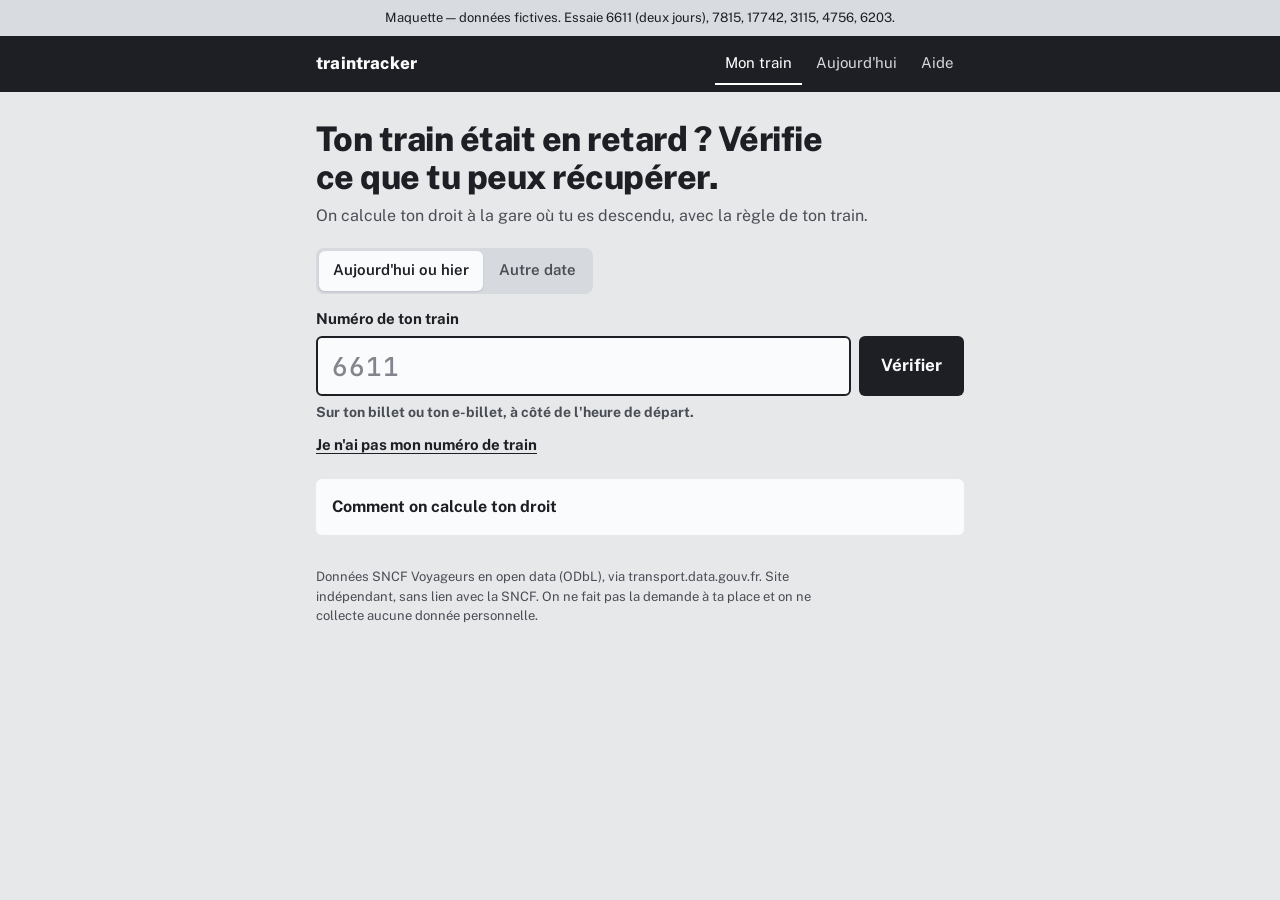
==== docs/maquettes/site.html @ 9015757a "feat(maquette): refonte « Le reçu » (recherche + page Aujourd'hui) - Verdict imprimé comme un reçu s" ====
<!doctype html>
<html lang="fr">
<head>
<meta charset="utf-8">
<meta name="viewport" content="width=device-width, initial-scale=1">
<title>Mon train était en retard — maquette</title>
<link rel="preconnect" href="https://fonts.googleapis.com">
<link rel="preconnect" href="https://fonts.gstatic.com" crossorigin>
<link href="https://fonts.googleapis.com/css2?family=Public+Sans:wght@400;600;700;800&family=JetBrains+Mono:wght@500;700&display=swap" rel="stylesheet">
<link rel="stylesheet" href="style.css">
<style>
  .form-num { display: flex; gap: 8px; flex-wrap: wrap; }
  .form-num input { flex: 1 1 180px; height: 60px; padding: 0 14px; border: 2px solid var(--ink); border-radius: var(--r);
                    background: var(--paper); font-family: var(--mono); font-size: 26px; font-weight: 700; letter-spacing: .04em; }
  .form-num input::placeholder { color: #82868C; font-weight: 500; }
  .form-num .btn { flex: 0 0 auto; height: 60px; padding: 0 22px; font-size: 17px; }
  .bloc { display: grid; gap: 14px; grid-template-columns: minmax(0, 1fr); }
  .bloc .seg { justify-self: start; }
  .form-num input { width: 100%; }
  .resume { display: flex; align-items: center; justify-content: space-between; gap: 12px; flex-wrap: nowrap;
            background: var(--paper); border-radius: var(--r); padding: 10px 10px 10px 14px; margin-top: 20px; box-shadow: 0 1px 2px rgba(30,31,36,.08); }
  .resume .q { font-weight: 700; min-width: 0; overflow: hidden; text-overflow: ellipsis; white-space: nowrap; }
  .resume .btn { min-height: 44px; font-size: 15px; flex: none; }
  .sansnum { display: grid; gap: 12px; padding-top: 14px; border-top: 1.5px dashed var(--rule); }
  .grille2 { display: grid; grid-template-columns: repeat(auto-fit, minmax(200px, 1fr)); gap: 12px; }
  .entete-train { margin: 28px 0 0; }
  .entete-train p { margin: 4px 0 0; color: var(--ink-2); }
  .arrets { margin-top: 18px; }
  .arrets .aide-champ { margin: 4px 0 12px; }
  .arret { grid-template-columns: 1fr 112px; }
  .arret .paliers { grid-column: 2; margin: 4px 0 0; }
  .arret .r { grid-row: 1; }
  .introuvable { background: var(--paper); border-radius: var(--r); padding: 18px; margin-top: 20px; }
  .introuvable ul { margin: 10px 0 14px; padding-left: 20px; display: grid; gap: 4px; }
  .actions { display: flex; flex-wrap: wrap; gap: 8px; }
</style>
</head>
<body>
<div class="badge-maquette">Maquette — données fictives. Essaie 6611 (deux jours), 7815, 17742, 3115, 4756, 6203.</div>
<header class="top"><div class="in">
  <a class="marque" href="site.html">traintracker</a>
  <nav aria-label="Principale"><a href="site.html" aria-current="page">Mon train</a><a href="aujourdhui.html">Aujourd'hui</a><a href="#aide">Aide</a></nav>
</div></header>

<main class="page">
  <section id="recherche" aria-labelledby="titre">
    <h1 id="titre">Ton train était en retard&nbsp;? Vérifie ce que tu peux récupérer.</h1>
    <p class="chapo">On calcule ton droit à la gare où tu es descendu, avec la règle de ton train.</p>
    <form id="form" class="bloc" novalidate>
      <div class="seg" role="group" aria-label="Date du voyage">
        <button type="button" data-date="48h" aria-pressed="true">Aujourd'hui ou hier</button>
        <button type="button" data-date="autre" aria-pressed="false">Autre date</button>
      </div>
      <label class="champ" id="champ-date" hidden>Date du voyage<input type="date" id="date" max="2026-11-08"></label>
      <div class="champ">
        <label for="num">Numéro de ton train</label>
        <div class="form-num">
          <input id="num" name="train" inputmode="numeric" autocomplete="off" placeholder="6611" aria-describedby="num-aide">
          <button class="btn" type="submit">Vérifier</button>
        </div>
        <p class="aide-champ" id="num-aide">Sur ton billet ou ton e-billet, à côté de l'heure de départ.</p>
      </div>
    </form>
    <button type="button" class="lien" id="btn-sansnum" aria-expanded="false" aria-controls="sansnum">Je n'ai pas mon numéro de train</button>
    <div class="sansnum" id="sansnum" hidden>
      <div class="grille2">
        <label class="champ">Gare où tu es descendu<input id="arr" placeholder="Marseille" autocomplete="off"></label>
        <label class="champ">Gare de départ (facultatif)<input id="dep" placeholder="Paris" autocomplete="off"></label>
      </div>
      <ul class="liste" id="trouves"></ul>
      <p class="aide-champ" id="rien" hidden>Aucun train en retard ou supprimé ne correspond, aujourd'hui ou hier.</p>
    </div>
  </section>

  <div class="resume" id="resume" hidden>
    <span class="q" id="resume-txt"></span>
    <button type="button" class="btn btn-2" id="modifier">Modifier</button>
  </div>

  <section id="choix" hidden aria-labelledby="choix-titre">
    <h2 id="choix-titre" class="entete-train" tabindex="-1">Ce numéro a roulé deux jours. Lequel&nbsp;?</h2>
    <ul class="liste" id="choix-liste" style="margin-top:12px"></ul>
  </section>

  <section class="introuvable" id="introuvable" hidden aria-labelledby="intro-titre">
    <h2 id="intro-titre" tabindex="-1">On ne trouve pas ce train en retard</h2>
    <ul>
      <li>Il était peut-être <b>à l'heure</b> ce jour-là.</li>
      <li>Vérifie le numéro : 4 à 6 chiffres, sur ton billet.</li>
      <li>Les RER, métros et Transilien ne sont pas suivis ; Eurostar et Renfe pas encore.</li>
    </ul>
    <div class="actions">
      <button type="button" class="btn btn-2" id="autre-date">Chercher à une autre date</button>
      <button type="button" class="btn btn-2" id="vers-sansnum">Chercher par gare</button>
    </div>
  </section>

  <section id="fiche" hidden>
    <div class="entete-train">
      <h2 id="f-titre" tabindex="-1"></h2>
      <p id="f-route"></p>
    </div>
    <div class="arrets" id="arrets">
      <h2>Où es-tu descendu&nbsp;?</h2>
      <p class="aide-champ">Ton droit dépend du retard à ta gare, pas au terminus.</p>
      <ul class="liste" id="arrets-liste"></ul>
    </div>
    <div id="verdict" hidden>
      <div class="fente" aria-hidden="true"></div>
      <div class="recu-zone"><article class="recu" id="recu" aria-labelledby="v-titre"></article></div>
    </div>
  </section>

  <details class="aide" id="aide">
    <summary>Comment on calcule ton droit</summary>
    <ul>
      <li><b>TGV INOUI, Intercités</b> (garantie G30) : dès 30 min, 25 % du billet ; 50 % dès 2 h ; 75 % dès 3 h. Bon d'achat sous 1 h de retard, virement au-delà.</li>
      <li><b>OUIGO</b> : dès 1 h, 25 % ; 50 % dès 2 h. Automatique : OUIGO t'écrit.</li>
      <li><b>TER</b> : ça dépend de la région. La plupart ne dédommagent pas un billet à l'unité.</li>
      <li>On affiche des pourcentages : le montant dépend du prix que tu as payé.</li>
      <li>Train supprimé : tu peux demander le remboursement intégral de ton billet.</li>
    </ul>
  </details>
  <p class="pied">Données SNCF Voyageurs en open data (ODbL), via transport.data.gouv.fr. Site indépendant, sans lien avec la SNCF.
    On ne fait pas la demande à ta place et on ne collecte aucune donnée personnelle.</p>
</main>

<script src="donnees.js"></script>
<script>
"use strict";
const $ = (id) => document.getElementById(id);
const etat = { mode: "48h", train: null, arret: null };

function majURL() {
  const p = new URLSearchParams();
  if (etat.train) {
    p.set("train", etat.train.num); p.set("date", etat.train.date);
    if (etat.arret !== null) p.set("gare", etat.train.gares[etat.arret + 1][0]);
  }
  history.replaceState(null, "", p.toString() ? "?" + p : location.pathname);
}

function setMode(mode) {
  etat.mode = mode;
  document.querySelectorAll("[data-date]").forEach((b) => b.setAttribute("aria-pressed", b.dataset.date === mode));
  $("champ-date").hidden = mode !== "autre";
}

function ligneTrain(t, onClick) {
  const li = document.createElement("li");
  const b = document.createElement("button");
  b.type = "button"; b.className = "ligne";
  const r = retardMax(t);
  b.innerHTML = `<span class="t">${esc(t.prod)} <span class="num">${esc(t.num)}</span> · ${esc(jourLabel(t.date))}</span>
    <span class="s">${esc(route(t))} · départ ${esc(t.h)}</span>
    <span class="r ${t.supprime || r >= 30 ? "alerte" : "attente"}">${t.supprime ? "Supprimé" : "+" + r + " min"}</span>`;
  b.addEventListener("click", onClick);
  li.appendChild(b);
  return li;
}

function cacherTout() { ["choix", "introuvable", "fiche", "resume"].forEach((id) => ($(id).hidden = true)); }

function replier(texte) {
  $("recherche").hidden = true;
  $("resume").hidden = false;
  $("resume-txt").textContent = texte;
}

function ouvrirTrain(t, arret = null) {
  cacherTout();
  etat.train = t; etat.arret = arret;
  replier(`Train ${t.num} · ${jourLabel(t.date)}`);
  $("fiche").hidden = false;
  $("f-titre").textContent = `${t.prod} ${t.num}`;
  $("f-route").textContent = `${route(t)}, ${jourLabel(t.date)}, départ ${t.h}. Cause annoncée : ${t.cause}.`;
  if (t.supprime || arret !== null) { $("arrets").hidden = true; montrerVerdict(); }
  else { $("arrets").hidden = false; rendreArrets(); $("verdict").hidden = true; }
  majURL();
  $("f-titre").focus({ preventScroll: true });
  $("fiche").scrollIntoView({ behavior: matchMedia("(prefers-reduced-motion: reduce)").matches ? "auto" : "smooth", block: "start" });
}

function rendreArrets() {
  const ul = $("arrets-liste"); ul.replaceChildren();
  etat.train.gares.slice(1).forEach(([g, r], i) => {
    const li = document.createElement("li");
    const b = document.createElement("button");
    b.type = "button"; b.className = "ligne arret";
    b.setAttribute("aria-pressed", etat.arret === i);
    if (etat.arret === i) b.style.boxShadow = "0 0 0 2px var(--ink)";
    const n = indexPalier(r);
    b.innerHTML = `<span class="t">${esc(g)}</span><span class="r ${r >= 30 ? "alerte" : "attente"}">+${r} min</span>
      <span class="paliers ${r >= 30 ? "alerte" : ""}" aria-hidden="true">${[0, 1, 2, 3, 4].map((k) => `<i class="${k <= n ? "on" : ""}"></i>`).join("")}</span>`;
    b.addEventListener("click", () => { etat.arret = i; $("arrets").hidden = true; montrerVerdict(true); majURL(); });
    li.appendChild(b); ul.appendChild(li);
  });
}

function montrerVerdict(cadrer = false) {
  const t = etat.train;
  const g = t.supprime ? null : t.gares[etat.arret + 1];
  const r = g ? g[1] : 0;
  const d = droit(t, r);
  const recu = $("recu");
  recu.className = "recu" + (d.ton === "none" ? "" : " droit-ok");
  const n = indexPalier(r);
  recu.innerHTML = `
    <p class="recu-titre">Ton verdict</p>
    <hr class="pointille">
    <dl class="lignes">
      <div><dt>Train</dt><dd>${esc(t.prod)} ${esc(t.num)}</dd></div>
      <div><dt>Date</dt><dd>${esc(jourLabel(t.date))} · ${esc(t.h)}</dd></div>
      ${g ? `<div><dt>Descendu à</dt><dd>${esc(g[0])}</dd></div><div><dt>Retard constaté</dt><dd>+${r} min</dd></div>`
          : `<div><dt>État</dt><dd>Supprimé</dd></div>`}
    </dl>
    ${g ? `<div class="paliers ${r >= 30 ? "alerte" : ""}" aria-hidden="true">${[0, 1, 2, 3, 4].map((k) => `<i class="${k <= n ? "on" : ""}"></i>`).join("")}</div>
      <div class="paliers-legende" aria-hidden="true"><span>0</span><span>30</span><span>60</span><span>120</span><span>180</span></div>` : ""}
    <hr class="pointille">
    <dl class="lignes"><div><dt>Statut</dt><dd>${esc(d.tampon)}</dd></div></dl>
    <h2 class="verdict-titre" id="v-titre" tabindex="-1">${esc(d.titre)}</h2>
    <p class="verdict-texte">${esc(d.texte)}</p>
    ${d.pct ? `<p class="exemple">${exemple(d.pct)} Le montant dépend du prix que tu as payé.</p>` : ""}
    <dl class="lignes">
      ${d.forme ? `<div><dt>Forme</dt><dd>${esc(d.forme)}</dd></div>` : ""}
      <div><dt>Règle</dt><dd>${esc(d.regle)}</dd></div>
    </dl>
    ${d.g30 ? `<p class="exemple" style="margin-top:8px">${esc(d.g30)}</p>` : ""}
    ${d.lien ? `<a class="btn cta" href="${d.lien[1]}" target="_blank" rel="noopener">${libelleExt(d.lien[0])}</a>
      <p class="sortie-note">Tu quittes le site : on ne transmet rien.</p>` : ""}
    ${d.suite ? `<hr class="pointille"><div class="suite"><h3>Et maintenant&nbsp;?</h3><ul>${d.suite.map((s, k) => `<li><p>${esc(s.texte)}</p>${
      s.lien ? `<a class="btn btn-2" href="${s.lien}" target="_blank" rel="noopener">${libelleExt(s.action)}</a>`
             : `<button type="button" class="btn btn-2" data-suite="${k}">${esc(s.action)}</button>`}</li>`).join("")}</ul></div>` : ""}
    ${g ? `<button type="button" class="lien" id="changer">Changer de gare</button>` : ""}`;
  $("verdict").hidden = false;
  recu.classList.remove("sort"); void recu.offsetWidth; recu.classList.add("sort");
  recu.querySelectorAll("[data-suite]").forEach((b) => b.addEventListener("click", rouvrirRecherche));
  const c = $("changer"); if (c) c.addEventListener("click", () => { etat.arret = null; $("verdict").hidden = true; $("arrets").hidden = false; rendreArrets(); majURL(); $("arrets").scrollIntoView({ block: "start" }); $("arrets").querySelector("button").focus({ preventScroll: true }); });
  if (cadrer) {
    $("verdict").scrollIntoView({ behavior: matchMedia("(prefers-reduced-motion: reduce)").matches ? "auto" : "smooth", block: "start" });
    $("v-titre").focus({ preventScroll: true });
  }
}

function chercher(num, date) {
  num = (num || "").replace(/\D/g, "");
  $("num").value = num;
  if (!num) { $("num").focus(); return; }
  let res;
  if (date) res = TRAINS.filter((t) => t.num === num && t.date === date);
  else if (etat.mode === "autre") res = TRAINS.filter((t) => t.num === num && t.date === $("date").value);
  else res = TRAINS.filter((t) => t.num === num && (t.date === AUJOURDHUI || t.date === HIER));
  cacherTout();
  if (res.length === 1) return ouvrirTrain(res[0]);
  if (res.length > 1) {
    replier(`Train ${num}`);
    const ul = $("choix-liste"); ul.replaceChildren();
    res.forEach((t) => ul.appendChild(ligneTrain(t, () => ouvrirTrain(t))));
    $("choix").hidden = false; $("choix-titre").focus();
    return;
  }
  replier(`${num} · ${etat.mode === "autre" ? ($("date").value || "date à choisir") : "aujourd'hui ou hier"}`);
  $("introuvable").hidden = false; $("intro-titre").focus();
}

function rouvrirRecherche() {
  cacherTout(); etat.train = null; etat.arret = null; majURL();
  $("recherche").hidden = false; $("num").focus(); $("num").select();
}

function rendreSansNum() {
  const arr = $("arr").value.trim(), dep = $("dep").value.trim(), ul = $("trouves");
  ul.replaceChildren();
  if (!arr && !dep) { $("rien").hidden = true; return; }
  const l = TRAINS.filter((t) => (t.date === AUJOURDHUI || t.date === HIER)
    && (!arr || t.gares.slice(1).some(([g]) => norm(g).includes(norm(arr))))
    && (!dep || norm(t.gares[0][0]).includes(norm(dep))));
  l.forEach((t) => ul.appendChild(ligneTrain(t, () => {
    const i = arr ? t.gares.slice(1).findIndex(([g]) => norm(g).includes(norm(arr))) : -1;
    ouvrirTrain(t, i >= 0 && !t.supprime ? i : null);
  })));
  $("rien").hidden = l.length > 0;
}

function ouvrirSansNum(ouvrir) {
  $("sansnum").hidden = !ouvrir; $("btn-sansnum").setAttribute("aria-expanded", ouvrir);
  if (ouvrir) $("arr").focus();
}

document.querySelectorAll("[data-date]").forEach((b) => b.addEventListener("click", () => setMode(b.dataset.date)));
$("form").addEventListener("submit", (e) => { e.preventDefault(); chercher($("num").value); });
$("modifier").addEventListener("click", rouvrirRecherche);
$("btn-sansnum").addEventListener("click", () => ouvrirSansNum($("sansnum").hidden));
$("arr").addEventListener("input", rendreSansNum);
$("dep").addEventListener("input", rendreSansNum);
$("autre-date").addEventListener("click", () => { rouvrirRecherche(); setMode("autre"); $("date").focus(); });
$("vers-sansnum").addEventListener("click", () => { rouvrirRecherche(); ouvrirSansNum(true); });

// « Aide » ouvre l'explication
function ouvrirAide() { if (location.hash === "#aide") $("aide").open = true; }
addEventListener("hashchange", ouvrirAide); ouvrirAide();

// Lien partageable : ?train=6611&date=2026-11-08&gare=Avignon%20TGV
(function depuisURL() {
  const p = new URLSearchParams(location.search);
  if (!p.get("train")) return;
  const t = TRAINS.find((x) => x.num === p.get("train") && x.date === p.get("date"));
  if (!t) return chercher(p.get("train"));
  const i = p.get("gare") ? t.gares.slice(1).findIndex(([g]) => g === p.get("gare")) : -1;
  ouvrirTrain(t, i >= 0 ? i : null);
})();
</script>
</body>
</html>
---- docs/maquettes/style.css ----
/* Maquette — monde « Le reçu ». Partagé par site.html et aujourdhui.html. */
:root {
  --ground: #E6E8EA;      /* gris papier froid */
  --paper: #FAFBFC;       /* papier thermique */
  --ink: #1E1F24;
  --ink-2: #4A4D55;       /* texte secondaire, 7.6:1 sur --paper */
  --rule: #C3C7CC;
  --line: #D8DBDF;
  --droit: #3B3FA8;       /* bleu thermique : réservé au droit ouvert */
  --alerte: #B3261E;      /* supprimé, retard ≥ 30 min */
  --attente: #8A5300;     /* retard < 30 min */
  --sans: "Public Sans", system-ui, sans-serif;
  --mono: "JetBrains Mono", ui-monospace, monospace;
  --r: 6px;
}
* { box-sizing: border-box; }
html { background: var(--ground); color: var(--ink); font-family: var(--sans); line-height: 1.5;
       -webkit-text-size-adjust: 100%; caret-color: var(--ink); scrollbar-color: var(--ink-2) var(--ground); }
body { margin: 0; }
::selection { background: var(--ink); color: var(--paper); }
:focus-visible { outline: 3px solid var(--ink); outline-offset: 2px; border-radius: 4px; }
a { color: inherit; text-underline-offset: 3px; text-decoration-thickness: 1px; }
button { font: inherit; color: inherit; cursor: pointer; }
input { font: inherit; color: var(--ink); min-width: 0; }
[hidden] { display: none !important; }
.num, .mono { font-family: var(--mono); font-variant-numeric: tabular-nums; }
.ico { width: 1em; height: 1em; vertical-align: -0.12em; flex: none; }

/* En-tête encre */
.top { background: var(--ink); color: var(--paper); }
.top .in { max-width: 680px; margin: 0 auto; padding: 0 16px; min-height: 56px; display: flex; align-items: center; justify-content: space-between; gap: 12px; }
.marque { font-weight: 800; font-size: 17px; text-decoration: none; letter-spacing: .01em; }
.top nav { display: flex; gap: 4px; }
.top nav a { text-decoration: none; font-size: 15px; padding: 10px 10px; border-radius: 4px; color: #D5D8DC; }
.top nav a[aria-current="page"] { color: #fff; box-shadow: inset 0 -2px 0 #fff; border-radius: 0; }
.top nav a:hover { color: #fff; }
.top :focus-visible { outline-color: #fff; }

.page { max-width: 680px; margin: 0 auto; padding: 0 16px 48px; }
h1 { font-size: clamp(26px, 6.4vw, 34px); line-height: 1.12; letter-spacing: -0.015em; margin: 28px 0 8px; font-weight: 800; text-wrap: balance; }
h2 { font-size: 20px; line-height: 1.2; margin: 0; font-weight: 800; }
.chapo { margin: 0 0 20px; color: var(--ink-2); font-size: 16px; max-width: 60ch; }

/* Contrôles standard */
.btn { display: inline-flex; align-items: center; justify-content: center; gap: 8px; min-height: 48px; padding: 0 18px;
       border: 0; border-radius: var(--r); background: var(--ink); color: var(--paper); font-weight: 700; font-size: 16px; text-decoration: none; }
.btn:hover { background: #000; }
.btn-2 { background: transparent; color: var(--ink); box-shadow: inset 0 0 0 1.5px var(--ink); }
.btn-2:hover { background: rgba(30,31,36,.06); }
.lien { background: none; border: 0; padding: 10px 0; min-height: 44px; font-weight: 700; font-size: 15px; text-decoration: underline; text-underline-offset: 3px; }
.seg { display: inline-flex; padding: 3px; background: #D6D9DD; border-radius: 8px; gap: 2px; flex-wrap: wrap; }
.seg button { border: 0; background: none; min-height: 40px; padding: 0 14px; border-radius: 6px; font-size: 15px; font-weight: 600; color: var(--ink-2); }
.seg button[aria-pressed="true"], .seg button[aria-selected="true"] { background: var(--paper); color: var(--ink); box-shadow: 0 1px 2px rgba(0,0,0,.12); }
.champ { display: flex; flex-direction: column; gap: 6px; font-weight: 700; font-size: 15px; }
.champ input { height: 48px; padding: 0 12px; border: 1.5px solid #9A9EA4; border-radius: var(--r); background: var(--paper); font-weight: 400; }
.champ input:focus { border-color: var(--ink); }
.aide-champ { font-size: 14px; color: var(--ink-2); margin: 0; }

/* La fente et le reçu (signature) */
.fente { height: 12px; border-radius: 6px; background: var(--ink); margin: 24px auto 0; max-width: 452px; position: relative; z-index: 2;
         box-shadow: 0 3px 6px rgba(0,0,0,.25); }
.recu-zone { overflow: hidden; margin: -6px auto 0; padding: 0 16px 10px; max-width: 460px; }
.recu { background: var(--paper); padding: 22px 18px 30px; position: relative;
        box-shadow: 0 2px 8px rgba(30,31,36,.10);
        -webkit-mask: radial-gradient(circle 6px at 50% 100%, transparent 97%, #000) bottom / 16px 100% repeat-x;
        mask: radial-gradient(circle 6px at 50% 100%, transparent 97%, #000) bottom / 16px 100% repeat-x; }
.recu.sort { animation: sortie .7s cubic-bezier(.16, 1, .3, 1) both; }
@keyframes sortie { from { transform: translateY(-100%); } to { transform: none; } }
@media (prefers-reduced-motion: reduce) { .recu.sort { animation: none; } }
.recu-titre { font-weight: 800; font-size: 13px; letter-spacing: .1em; text-transform: uppercase; text-align: center; margin: 0; }
.pointille { border: 0; border-top: 1.5px dashed var(--rule); margin: 12px 0; }
.lignes { display: grid; gap: 4px; margin: 0; font-family: var(--mono); font-size: 14px; }
.lignes div { display: flex; justify-content: space-between; gap: 12px; }
.lignes dt { color: var(--ink-2); text-transform: uppercase; font-size: 12px; letter-spacing: .04em; padding-top: 2px; }
.lignes dd { margin: 0; text-align: right; font-weight: 500; }

/* Paliers fixes du retard : <30, 30, 60, 120, 180 */
.paliers { display: grid; grid-template-columns: repeat(5, 1fr); gap: 3px; margin: 8px 0 2px; }
.paliers i { height: 8px; background: var(--line); border-radius: 1px; }
.paliers i.on { background: var(--ink); }
.paliers.alerte i.on { background: var(--alerte); }
.paliers-legende { display: grid; grid-template-columns: repeat(5, 1fr); font-family: var(--mono); font-size: 11px; color: var(--ink-2); }

.verdict-titre { font-family: var(--sans); font-weight: 800; font-size: clamp(28px, 8vw, 36px); line-height: 1.08; letter-spacing: -0.02em; margin: 8px 0 6px; }
.droit-ok .verdict-titre { color: var(--droit); }
.verdict-texte { margin: 0 0 6px; font-size: 16px; }
.exemple { margin: 0 0 12px; font-size: 14px; color: var(--ink-2); }
.cta { width: 100%; margin-top: 6px; min-height: 48px; height: auto; padding: 12px 18px; text-align: center; line-height: 1.3; }
.nw { white-space: nowrap; }
.sortie-note { font-size: 13px; color: var(--ink-2); margin: 8px 0 0; text-align: center; }
.suite { margin: 0; font-size: 15px; }
.suite h3 { margin: 0 0 6px; font-size: 15px; }
.suite ul { margin: 0; padding: 0; list-style: none; display: grid; gap: 12px; }
.suite li p { margin: 0 0 6px; }
.suite .btn { min-height: 44px; font-size: 15px; }

/* Listes de trains (lignes cliquables) */
.liste { display: grid; gap: 8px; margin: 0; padding: 0; list-style: none; }
.ligne { display: grid; grid-template-columns: 1fr auto; gap: 2px 12px; align-items: center; width: 100%; text-align: left;
         min-height: 60px; padding: 10px 14px; border: 0; border-radius: var(--r); background: var(--paper); text-decoration: none;
         box-shadow: 0 1px 2px rgba(30,31,36,.08); }
.ligne:hover { box-shadow: 0 0 0 1.5px var(--ink); }
.ligne .t { font-weight: 700; }
.ligne .s { grid-column: 1; font-size: 14px; color: var(--ink-2); }
.ligne .r { grid-row: 1 / span 2; grid-column: 2; text-align: right; font-family: var(--mono); font-weight: 700; font-size: 17px; }
.r.alerte { color: var(--alerte); } .r.attente { color: var(--attente); }
.ligne .etat { font-family: var(--sans); font-size: 12px; font-weight: 700; display: block; }
.etat.droit { color: var(--droit); }

details.aide { background: var(--paper); border-radius: var(--r); padding: 4px 16px; margin-top: 12px; }
details.aide summary { min-height: 48px; display: flex; align-items: center; font-weight: 700; cursor: pointer; }
details.aide ul { margin: 0 0 14px; padding-left: 20px; display: grid; gap: 6px; max-width: 65ch; }
.pied { margin-top: 32px; font-size: 13px; color: var(--ink-2); max-width: 65ch; }
.badge-maquette { background: var(--line); color: var(--ink); font-size: 13px; padding: 8px 16px; text-align: center; }
[tabindex="-1"]:focus { outline: none; }
.seg.plein { display: grid; grid-template-columns: repeat(3, minmax(0, 1fr)); width: 100%; }
.seg.plein button { padding: 0 6px; font-size: 14px; }

/* Pile de reçus (page Aujourd'hui) */
.pile { list-style: none; margin: 0; padding: 0; }
.pile li + li { border-top: 1.5px dashed var(--rule); }
.bande { display: block; padding: 12px 0; text-decoration: none; }
.bande:hover .bt { text-decoration: underline; }
.bande .l1 { display: flex; justify-content: space-between; gap: 12px; font-family: var(--mono); font-weight: 700; font-size: 15px; }
.bande .l2 { font-size: 14px; color: var(--ink-2); margin-top: 2px; }
.bande .paliers { display: grid; margin: 8px 0 4px; }
.bande .etat { font-size: 13px; font-weight: 700; display: block; }
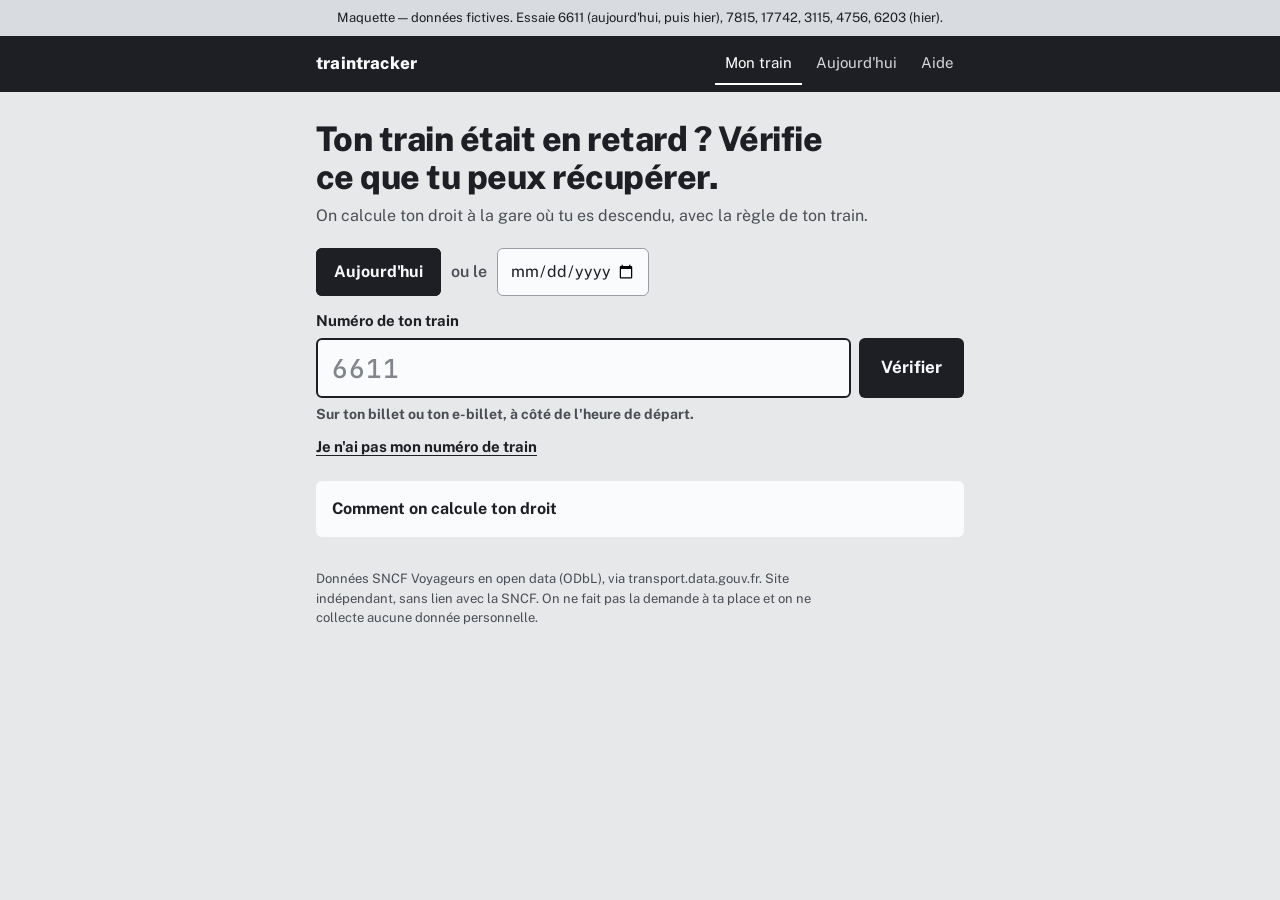
==== commit dbebfd42: "fix(maquette): rien ne bouge au clic ; date « Aujourd'hui » ou champ date - Plus aucun défilement au" ====
--- a/docs/maquettes/site.html
+++ b/docs/maquettes/site.html
@@ -10,33 +10,36 @@
 <link rel="stylesheet" href="style.css">
 <style>
   .form-num { display: flex; gap: 8px; flex-wrap: wrap; }
-  .form-num input { flex: 1 1 180px; height: 60px; padding: 0 14px; border: 2px solid var(--ink); border-radius: var(--r);
+  .form-num input { flex: 1 1 180px; width: 100%; height: 60px; padding: 0 14px; border: 2px solid var(--ink); border-radius: var(--r);
                     background: var(--paper); font-family: var(--mono); font-size: 26px; font-weight: 700; letter-spacing: .04em; }
   .form-num input::placeholder { color: #82868C; font-weight: 500; }
   .form-num .btn { flex: 0 0 auto; height: 60px; padding: 0 22px; font-size: 17px; }
   .bloc { display: grid; gap: 14px; grid-template-columns: minmax(0, 1fr); }
-  .bloc .seg { justify-self: start; }
-  .form-num input { width: 100%; }
-  .resume { display: flex; align-items: center; justify-content: space-between; gap: 12px; flex-wrap: nowrap;
-            background: var(--paper); border-radius: var(--r); padding: 10px 10px 10px 14px; margin-top: 20px; box-shadow: 0 1px 2px rgba(30,31,36,.08); }
-  .resume .q { font-weight: 700; min-width: 0; overflow: hidden; text-overflow: ellipsis; white-space: nowrap; }
-  .resume .btn { min-height: 44px; font-size: 15px; flex: none; }
+  .dates { display: flex; flex-wrap: wrap; align-items: center; gap: 8px 10px; }
+  .puce { min-height: 48px; padding: 0 18px; border: 0; border-radius: var(--r); background: transparent; font-weight: 700; font-size: 16px;
+          box-shadow: inset 0 0 0 1.5px var(--ink); }
+  .puce[aria-pressed="true"] { background: var(--ink); color: var(--paper); }
+  .ou { color: var(--ink-2); font-weight: 600; }
+  .dates input[type="date"] { height: 48px; padding: 0 12px; border: 1.5px solid #9A9EA4; border-radius: var(--r); background: var(--paper); font-size: 16px; }
+  .dates input[type="date"].choisie { border: 2px solid var(--ink); font-weight: 700; }
   .sansnum { display: grid; gap: 12px; padding-top: 14px; border-top: 1.5px dashed var(--rule); }
   .grille2 { display: grid; grid-template-columns: repeat(auto-fit, minmax(200px, 1fr)); gap: 12px; }
-  .entete-train { margin: 28px 0 0; }
+  .resultats > section { margin-top: 28px; }
+  .resultats h2 + .liste, .resultats h2 + p { margin-top: 10px; }
   .entete-train p { margin: 4px 0 0; color: var(--ink-2); }
   .arrets { margin-top: 18px; }
   .arrets .aide-champ { margin: 4px 0 12px; }
   .arret { grid-template-columns: 1fr 112px; }
   .arret .paliers { grid-column: 2; margin: 4px 0 0; }
   .arret .r { grid-row: 1; }
-  .introuvable { background: var(--paper); border-radius: var(--r); padding: 18px; margin-top: 20px; }
+  .ligne[aria-pressed="true"] { box-shadow: 0 0 0 2px var(--ink); }
+  .introuvable { background: var(--paper); border-radius: var(--r); padding: 18px; }
   .introuvable ul { margin: 10px 0 14px; padding-left: 20px; display: grid; gap: 4px; }
   .actions { display: flex; flex-wrap: wrap; gap: 8px; }
 </style>
 </head>
 <body>
-<div class="badge-maquette">Maquette — données fictives. Essaie 6611 (deux jours), 7815, 17742, 3115, 4756, 6203.</div>
+<div class="badge-maquette">Maquette — données fictives. Essaie 6611 (aujourd'hui, puis hier), 7815, 17742, 3115, 4756, 6203 (hier).</div>
 <header class="top"><div class="in">
   <a class="marque" href="site.html">traintracker</a>
   <nav aria-label="Principale"><a href="site.html" aria-current="page">Mon train</a><a href="aujourdhui.html">Aujourd'hui</a><a href="#aide">Aide</a></nav>
@@ -47,11 +50,11 @@
     <h1 id="titre">Ton train était en retard&nbsp;? Vérifie ce que tu peux récupérer.</h1>
     <p class="chapo">On calcule ton droit à la gare où tu es descendu, avec la règle de ton train.</p>
     <form id="form" class="bloc" novalidate>
-      <div class="seg" role="group" aria-label="Date du voyage">
-        <button type="button" data-date="48h" aria-pressed="true">Aujourd'hui ou hier</button>
-        <button type="button" data-date="autre" aria-pressed="false">Autre date</button>
-      </div>
-      <label class="champ" id="champ-date" hidden>Date du voyage<input type="date" id="date" max="2026-11-08"></label>
+      <div class="dates" role="group" aria-label="Date du voyage">
+        <button type="button" class="puce" id="auj" aria-pressed="true">Aujourd'hui</button>
+        <span class="ou">ou le</span>
+        <input type="date" id="date" max="2026-11-08" aria-label="Choisir la date du voyage">
+      </div>
       <div class="champ">
         <label for="num">Numéro de ton train</label>
         <div class="form-num">
@@ -72,44 +75,43 @@
     </div>
   </section>
 
-  <div class="resume" id="resume" hidden>
-    <span class="q" id="resume-txt"></span>
-    <button type="button" class="btn btn-2" id="modifier">Modifier</button>
+  <p class="sr" id="statut" aria-live="polite"></p>
+
+  <div class="resultats">
+    <section id="choix" hidden aria-labelledby="choix-titre">
+      <h2 id="choix-titre">Plusieurs trains portent ce numéro. Lequel as-tu pris&nbsp;?</h2>
+      <ul class="liste" id="choix-liste"></ul>
+    </section>
+
+    <section class="introuvable" id="introuvable" hidden aria-labelledby="intro-titre">
+      <h2 id="intro-titre">On ne trouve pas ce train en retard</h2>
+      <ul>
+        <li>Il était peut-être <b>à l'heure</b> ce jour-là.</li>
+        <li>Vérifie le numéro : 4 à 6 chiffres, sur ton billet.</li>
+        <li>Les RER, métros et Transilien ne sont pas suivis ; Eurostar et Renfe pas encore.</li>
+      </ul>
+      <div class="actions">
+        <button type="button" class="btn btn-2" id="chercher-hier">Chercher hier</button>
+        <button type="button" class="btn btn-2" id="vers-sansnum">Chercher par gare</button>
+      </div>
+    </section>
+
+    <section id="fiche" hidden>
+      <div class="entete-train">
+        <h2 id="f-titre"></h2>
+        <p id="f-route"></p>
+      </div>
+      <div class="arrets" id="arrets">
+        <h2>Où es-tu descendu&nbsp;?</h2>
+        <p class="aide-champ">Ton droit dépend du retard à ta gare, pas au terminus.</p>
+        <ul class="liste" id="arrets-liste"></ul>
+      </div>
+      <div id="verdict" hidden>
+        <div class="fente" aria-hidden="true"></div>
+        <div class="recu-zone"><article class="recu" id="recu" aria-labelledby="v-titre"></article></div>
+      </div>
+    </section>
   </div>
-
-  <section id="choix" hidden aria-labelledby="choix-titre">
-    <h2 id="choix-titre" class="entete-train" tabindex="-1">Ce numéro a roulé deux jours. Lequel&nbsp;?</h2>
-    <ul class="liste" id="choix-liste" style="margin-top:12px"></ul>
-  </section>
-
-  <section class="introuvable" id="introuvable" hidden aria-labelledby="intro-titre">
-    <h2 id="intro-titre" tabindex="-1">On ne trouve pas ce train en retard</h2>
-    <ul>
-      <li>Il était peut-être <b>à l'heure</b> ce jour-là.</li>
-      <li>Vérifie le numéro : 4 à 6 chiffres, sur ton billet.</li>
-      <li>Les RER, métros et Transilien ne sont pas suivis ; Eurostar et Renfe pas encore.</li>
-    </ul>
-    <div class="actions">
-      <button type="button" class="btn btn-2" id="autre-date">Chercher à une autre date</button>
-      <button type="button" class="btn btn-2" id="vers-sansnum">Chercher par gare</button>
-    </div>
-  </section>
-
-  <section id="fiche" hidden>
-    <div class="entete-train">
-      <h2 id="f-titre" tabindex="-1"></h2>
-      <p id="f-route"></p>
-    </div>
-    <div class="arrets" id="arrets">
-      <h2>Où es-tu descendu&nbsp;?</h2>
-      <p class="aide-champ">Ton droit dépend du retard à ta gare, pas au terminus.</p>
-      <ul class="liste" id="arrets-liste"></ul>
-    </div>
-    <div id="verdict" hidden>
-      <div class="fente" aria-hidden="true"></div>
-      <div class="recu-zone"><article class="recu" id="recu" aria-labelledby="v-titre"></article></div>
-    </div>
-  </section>
 
   <details class="aide" id="aide">
     <summary>Comment on calcule ton droit</summary>
@@ -128,8 +130,19 @@
 <script src="donnees.js"></script>
 <script>
 "use strict";
+// Règle d'interaction : rien ne défile tout seul et rien ne disparaît au-dessus de ce qu'on vient de toucher.
+// Chaque réponse s'ajoute en dessous ; changer d'avis = cliquer un autre élément de la même liste.
 const $ = (id) => document.getElementById(id);
-const etat = { mode: "48h", train: null, arret: null };
+const etat = { train: null, arret: null };
+
+const dateChoisie = () => $("date").value || AUJOURDHUI;
+
+function setDate(d) {
+  const auj = !d || d === AUJOURDHUI;
+  $("date").value = auj ? "" : d;
+  $("date").classList.toggle("choisie", !auj);
+  $("auj").setAttribute("aria-pressed", auj);
+}
 
 function majURL() {
   const p = new URLSearchParams();
@@ -140,45 +153,42 @@
   history.replaceState(null, "", p.toString() ? "?" + p : location.pathname);
 }
 
-function setMode(mode) {
-  etat.mode = mode;
-  document.querySelectorAll("[data-date]").forEach((b) => b.setAttribute("aria-pressed", b.dataset.date === mode));
-  $("champ-date").hidden = mode !== "autre";
-}
+function annoncer(txt) { $("statut").textContent = txt; }
 
 function ligneTrain(t, onClick) {
   const li = document.createElement("li");
   const b = document.createElement("button");
-  b.type = "button"; b.className = "ligne";
+  b.type = "button"; b.className = "ligne"; b.setAttribute("aria-pressed", "false");
   const r = retardMax(t);
   b.innerHTML = `<span class="t">${esc(t.prod)} <span class="num">${esc(t.num)}</span> · ${esc(jourLabel(t.date))}</span>
     <span class="s">${esc(route(t))} · départ ${esc(t.h)}</span>
     <span class="r ${t.supprime || r >= 30 ? "alerte" : "attente"}">${t.supprime ? "Supprimé" : "+" + r + " min"}</span>`;
-  b.addEventListener("click", onClick);
+  b.addEventListener("click", () => {
+    b.closest("ul").querySelectorAll(".ligne").forEach((x) => x.setAttribute("aria-pressed", x === b));
+    onClick();
+  });
   li.appendChild(b);
   return li;
 }
 
-function cacherTout() { ["choix", "introuvable", "fiche", "resume"].forEach((id) => ($(id).hidden = true)); }
-
-function replier(texte) {
-  $("recherche").hidden = true;
-  $("resume").hidden = false;
-  $("resume-txt").textContent = texte;
+function viderResultats() {
+  ["choix", "introuvable", "fiche"].forEach((id) => ($(id).hidden = true));
+  etat.train = null; etat.arret = null;
 }
 
 function ouvrirTrain(t, arret = null) {
-  cacherTout();
   etat.train = t; etat.arret = arret;
-  replier(`Train ${t.num} · ${jourLabel(t.date)}`);
   $("fiche").hidden = false;
   $("f-titre").textContent = `${t.prod} ${t.num}`;
   $("f-route").textContent = `${route(t)}, ${jourLabel(t.date)}, départ ${t.h}. Cause annoncée : ${t.cause}.`;
-  if (t.supprime || arret !== null) { $("arrets").hidden = true; montrerVerdict(); }
-  else { $("arrets").hidden = false; rendreArrets(); $("verdict").hidden = true; }
+  if (t.supprime) { $("arrets").hidden = true; montrerVerdict(); }
+  else {
+    $("arrets").hidden = false; rendreArrets();
+    if (arret === null) $("verdict").hidden = true; else montrerVerdict();
+  }
   majURL();
-  $("f-titre").focus({ preventScroll: true });
-  $("fiche").scrollIntoView({ behavior: matchMedia("(prefers-reduced-motion: reduce)").matches ? "auto" : "smooth", block: "start" });
+  annoncer(t.supprime ? `${t.prod} ${t.num} : supprimé. Ton verdict est affiché plus bas.`
+                      : `${t.prod} ${t.num} trouvé. Choisis plus bas la gare où tu es descendu.`);
 }
 
 function rendreArrets() {
@@ -188,16 +198,20 @@
     const b = document.createElement("button");
     b.type = "button"; b.className = "ligne arret";
     b.setAttribute("aria-pressed", etat.arret === i);
-    if (etat.arret === i) b.style.boxShadow = "0 0 0 2px var(--ink)";
     const n = indexPalier(r);
     b.innerHTML = `<span class="t">${esc(g)}</span><span class="r ${r >= 30 ? "alerte" : "attente"}">+${r} min</span>
       <span class="paliers ${r >= 30 ? "alerte" : ""}" aria-hidden="true">${[0, 1, 2, 3, 4].map((k) => `<i class="${k <= n ? "on" : ""}"></i>`).join("")}</span>`;
-    b.addEventListener("click", () => { etat.arret = i; $("arrets").hidden = true; montrerVerdict(true); majURL(); });
+    b.addEventListener("click", () => {
+      etat.arret = i;
+      ul.querySelectorAll(".ligne").forEach((x) => x.setAttribute("aria-pressed", x === b));
+      montrerVerdict(); majURL();
+      annoncer(`Verdict pour ${g} affiché plus bas.`);
+    });
     li.appendChild(b); ul.appendChild(li);
   });
 }
 
-function montrerVerdict(cadrer = false) {
+function montrerVerdict() {
   const t = etat.train;
   const g = t.supprime ? null : t.gares[etat.arret + 1];
   const r = g ? g[1] : 0;
@@ -218,7 +232,7 @@
       <div class="paliers-legende" aria-hidden="true"><span>0</span><span>30</span><span>60</span><span>120</span><span>180</span></div>` : ""}
     <hr class="pointille">
     <dl class="lignes"><div><dt>Statut</dt><dd>${esc(d.tampon)}</dd></div></dl>
-    <h2 class="verdict-titre" id="v-titre" tabindex="-1">${esc(d.titre)}</h2>
+    <h2 class="verdict-titre" id="v-titre">${esc(d.titre)}</h2>
     <p class="verdict-texte">${esc(d.texte)}</p>
     ${d.pct ? `<p class="exemple">${exemple(d.pct)} Le montant dépend du prix que tu as payé.</p>` : ""}
     <dl class="lignes">
@@ -231,41 +245,35 @@
     ${d.suite ? `<hr class="pointille"><div class="suite"><h3>Et maintenant&nbsp;?</h3><ul>${d.suite.map((s, k) => `<li><p>${esc(s.texte)}</p>${
       s.lien ? `<a class="btn btn-2" href="${s.lien}" target="_blank" rel="noopener">${libelleExt(s.action)}</a>`
              : `<button type="button" class="btn btn-2" data-suite="${k}">${esc(s.action)}</button>`}</li>`).join("")}</ul></div>` : ""}
-    ${g ? `<button type="button" class="lien" id="changer">Changer de gare</button>` : ""}`;
+    ${g ? `<p class="aide-champ" style="margin-top:12px">Pas la bonne gare ? Choisis-en une autre dans la liste au-dessus.</p>` : ""}`;
   $("verdict").hidden = false;
   recu.classList.remove("sort"); void recu.offsetWidth; recu.classList.add("sort");
-  recu.querySelectorAll("[data-suite]").forEach((b) => b.addEventListener("click", rouvrirRecherche));
-  const c = $("changer"); if (c) c.addEventListener("click", () => { etat.arret = null; $("verdict").hidden = true; $("arrets").hidden = false; rendreArrets(); majURL(); $("arrets").scrollIntoView({ block: "start" }); $("arrets").querySelector("button").focus({ preventScroll: true }); });
-  if (cadrer) {
-    $("verdict").scrollIntoView({ behavior: matchMedia("(prefers-reduced-motion: reduce)").matches ? "auto" : "smooth", block: "start" });
-    $("v-titre").focus({ preventScroll: true });
-  }
+  // Chercher un autre train : action explicite, on ramène au champ numéro.
+  recu.querySelectorAll("[data-suite]").forEach((b) => b.addEventListener("click", () => {
+    viderResultats(); majURL(); $("num").value = ""; $("num").focus();
+  }));
 }
 
 function chercher(num, date) {
   num = (num || "").replace(/\D/g, "");
   $("num").value = num;
   if (!num) { $("num").focus(); return; }
-  let res;
-  if (date) res = TRAINS.filter((t) => t.num === num && t.date === date);
-  else if (etat.mode === "autre") res = TRAINS.filter((t) => t.num === num && t.date === $("date").value);
-  else res = TRAINS.filter((t) => t.num === num && (t.date === AUJOURDHUI || t.date === HIER));
-  cacherTout();
+  if (date) setDate(date);
+  const jour = dateChoisie();
+  const res = TRAINS.filter((t) => t.num === num && t.date === jour);
+  viderResultats();
   if (res.length === 1) return ouvrirTrain(res[0]);
   if (res.length > 1) {
-    replier(`Train ${num}`);
     const ul = $("choix-liste"); ul.replaceChildren();
     res.forEach((t) => ul.appendChild(ligneTrain(t, () => ouvrirTrain(t))));
-    $("choix").hidden = false; $("choix-titre").focus();
+    $("choix").hidden = false;
+    annoncer("Plusieurs trains portent ce numéro : choisis le tien plus bas.");
     return;
   }
-  replier(`${num} · ${etat.mode === "autre" ? ($("date").value || "date à choisir") : "aujourd'hui ou hier"}`);
-  $("introuvable").hidden = false; $("intro-titre").focus();
-}
-
-function rouvrirRecherche() {
-  cacherTout(); etat.train = null; etat.arret = null; majURL();
-  $("recherche").hidden = false; $("num").focus(); $("num").select();
+  $("intro-titre").textContent = `On ne trouve pas le train ${num} en retard ${jour === AUJOURDHUI ? "aujourd'hui" : jour === HIER ? "hier" : "le " + jour}`;
+  $("chercher-hier").hidden = jour !== AUJOURDHUI;
+  $("introuvable").hidden = false;
+  annoncer($("intro-titre").textContent);
 }
 
 function rendreSansNum() {
@@ -277,6 +285,7 @@
     && (!dep || norm(t.gares[0][0]).includes(norm(dep))));
   l.forEach((t) => ul.appendChild(ligneTrain(t, () => {
     const i = arr ? t.gares.slice(1).findIndex(([g]) => norm(g).includes(norm(arr))) : -1;
+    viderResultats();
     ouvrirTrain(t, i >= 0 && !t.supprime ? i : null);
   })));
   $("rien").hidden = l.length > 0;
@@ -284,17 +293,16 @@
 
 function ouvrirSansNum(ouvrir) {
   $("sansnum").hidden = !ouvrir; $("btn-sansnum").setAttribute("aria-expanded", ouvrir);
-  if (ouvrir) $("arr").focus();
-}
-
-document.querySelectorAll("[data-date]").forEach((b) => b.addEventListener("click", () => setMode(b.dataset.date)));
+}
+
+$("auj").addEventListener("click", () => setDate(null));
+$("date").addEventListener("change", () => setDate($("date").value));
 $("form").addEventListener("submit", (e) => { e.preventDefault(); chercher($("num").value); });
-$("modifier").addEventListener("click", rouvrirRecherche);
 $("btn-sansnum").addEventListener("click", () => ouvrirSansNum($("sansnum").hidden));
 $("arr").addEventListener("input", rendreSansNum);
 $("dep").addEventListener("input", rendreSansNum);
-$("autre-date").addEventListener("click", () => { rouvrirRecherche(); setMode("autre"); $("date").focus(); });
-$("vers-sansnum").addEventListener("click", () => { rouvrirRecherche(); ouvrirSansNum(true); });
+$("chercher-hier").addEventListener("click", () => chercher($("num").value, HIER));
+$("vers-sansnum").addEventListener("click", () => { ouvrirSansNum(true); $("arr").focus(); });
 
 // « Aide » ouvre l'explication
 function ouvrirAide() { if (location.hash === "#aide") $("aide").open = true; }
@@ -304,8 +312,10 @@
 (function depuisURL() {
   const p = new URLSearchParams(location.search);
   if (!p.get("train")) return;
-  const t = TRAINS.find((x) => x.num === p.get("train") && x.date === p.get("date"));
-  if (!t) return chercher(p.get("train"));
+  const num = p.get("train").replace(/\D/g, "");
+  const t = TRAINS.find((x) => x.num === num && x.date === p.get("date"));
+  if (!t) return chercher(num, p.get("date") || undefined);
+  $("num").value = num; setDate(t.date);
   const i = p.get("gare") ? t.gares.slice(1).findIndex(([g]) => g === p.get("gare")) : -1;
   ouvrirTrain(t, i >= 0 ? i : null);
 })();
--- a/docs/maquettes/style.css
+++ b/docs/maquettes/style.css
@@ -125,3 +125,4 @@
 .bande .l2 { font-size: 14px; color: var(--ink-2); margin-top: 2px; }
 .bande .paliers { display: grid; margin: 8px 0 4px; }
 .bande .etat { font-size: 13px; font-weight: 700; display: block; }
+.sr { position: absolute; width: 1px; height: 1px; padding: 0; margin: -1px; overflow: hidden; clip: rect(0 0 0 0); white-space: nowrap; border: 0; }
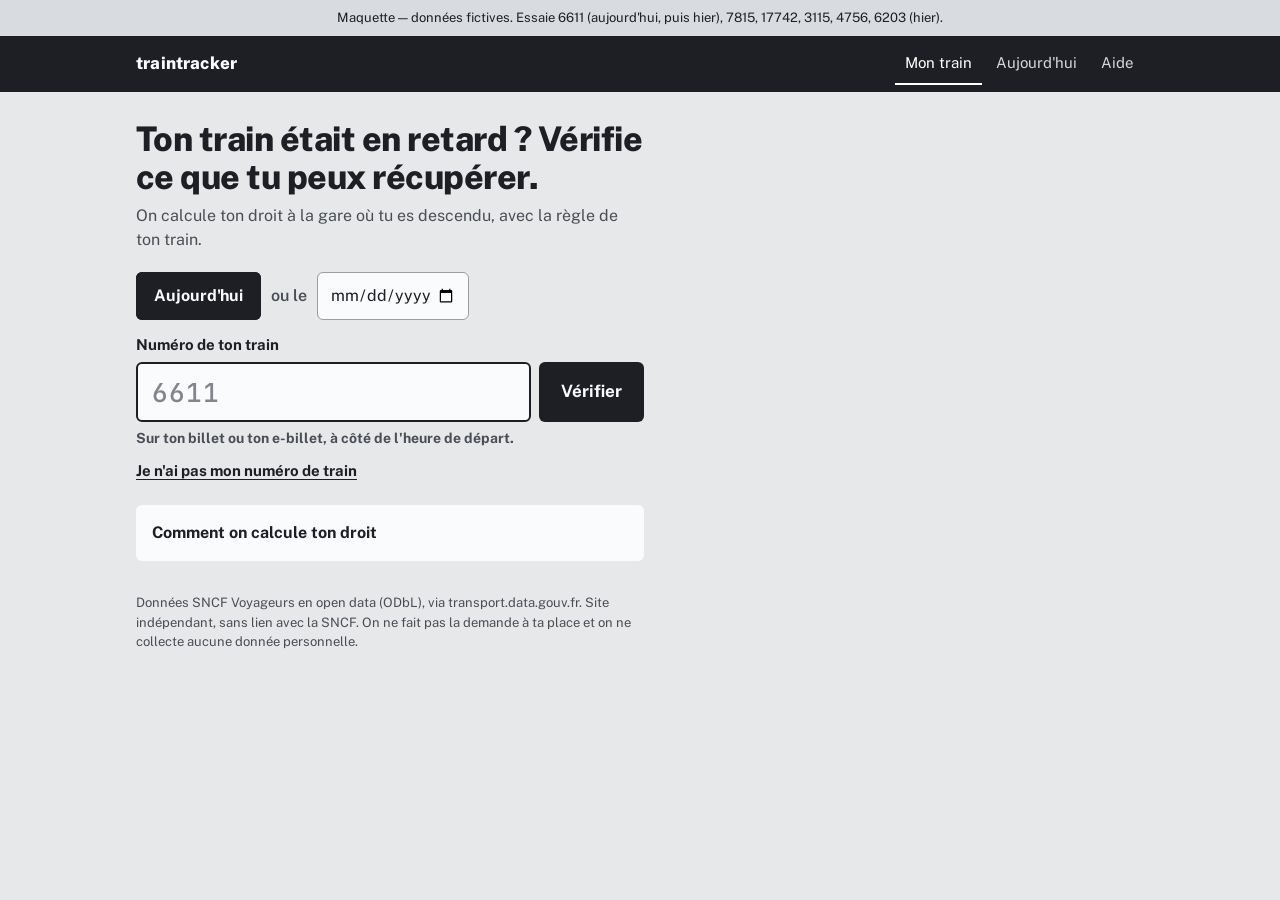
==== commit ec887805: "feat(maquette): carte du train à la place du formulaire ; reçu à droite sur PC - Train trouvé : le f" ====
--- a/docs/maquettes/site.html
+++ b/docs/maquettes/site.html
@@ -9,6 +9,7 @@
 <link href="https://fonts.googleapis.com/css2?family=Public+Sans:wght@400;600;700;800&family=JetBrains+Mono:wght@500;700&display=swap" rel="stylesheet">
 <link rel="stylesheet" href="style.css">
 <style>
+  html { overflow-anchor: none; } /* on compense nous-mêmes, pour que la gare touchée reste sous le doigt */
   .form-num { display: flex; gap: 8px; flex-wrap: wrap; }
   .form-num input { flex: 1 1 180px; width: 100%; height: 60px; padding: 0 14px; border: 2px solid var(--ink); border-radius: var(--r);
                     background: var(--paper); font-family: var(--mono); font-size: 26px; font-weight: 700; letter-spacing: .04em; }
@@ -24,18 +25,42 @@
   .dates input[type="date"].choisie { border: 2px solid var(--ink); font-weight: 700; }
   .sansnum { display: grid; gap: 12px; padding-top: 14px; border-top: 1.5px dashed var(--rule); }
   .grille2 { display: grid; grid-template-columns: repeat(auto-fit, minmax(200px, 1fr)); gap: 12px; }
-  .resultats > section { margin-top: 28px; }
-  .resultats h2 + .liste, .resultats h2 + p { margin-top: 10px; }
-  .entete-train p { margin: 4px 0 0; color: var(--ink-2); }
-  .arrets { margin-top: 18px; }
+  .resultats > section { margin-top: 24px; }
+  #recherche[data-replie] + .sr + .resultats > #fiche { margin-top: 4px; }
+  .resultats h2 + .liste { margin-top: 10px; }
+
+  /* Carte du train : la réponse, à la place du formulaire */
+  .carte-train { background: var(--ink); color: var(--paper); border-radius: var(--r); padding: 16px 16px 18px;
+                 display: grid; grid-template-columns: minmax(0, 1fr) auto; gap: 6px 12px; align-items: start; }
+  .carte-train h2 { font-size: 24px; letter-spacing: -0.01em; }
+  .carte-train p { grid-column: 1 / -1; margin: 0; color: #D5D8DC; font-size: 15px; }
+  .carte-train .trajet { color: var(--paper); font-weight: 600; font-size: 16px; }
+  .carte-train .btn { min-height: 44px; font-size: 15px; background: transparent; color: var(--paper); box-shadow: inset 0 0 0 1.5px var(--paper); }
+  .carte-train .btn:hover { background: rgba(250,251,252,.12); }
+  .carte-train :focus-visible { outline-color: var(--paper); }
+  .carte-train .etat-supp { color: #FFB4AB; font-weight: 700; }
+
+  .arrets { margin-top: 20px; }
   .arrets .aide-champ { margin: 4px 0 12px; }
   .arret { grid-template-columns: 1fr 112px; }
   .arret .paliers { grid-column: 2; margin: 4px 0 0; }
   .arret .r { grid-row: 1; }
-  .ligne[aria-pressed="true"] { box-shadow: 0 0 0 2px var(--ink); }
+  .ligne[aria-pressed="true"], .ligne[aria-expanded="true"] { box-shadow: 0 0 0 2px var(--ink); }
+  .arrets-liste .fente, .fiche-supp .fente { margin-top: 10px; }
+  .recu-pied { display: flex; justify-content: flex-end; margin-top: 8px; }
   .introuvable { background: var(--paper); border-radius: var(--r); padding: 18px; }
   .introuvable ul { margin: 10px 0 14px; padding-left: 20px; display: grid; gap: 4px; }
   .actions { display: flex; flex-wrap: wrap; gap: 8px; }
+
+  /* PC : le reçu s'imprime dans une colonne à droite, toujours à l'écran */
+  .col-d { display: none; }
+  @media (min-width: 960px) {
+    .top .in, .page { max-width: 1040px; }
+    .cols { display: grid; grid-template-columns: minmax(0, 1fr) 460px; gap: 40px; align-items: start; }
+    .col-d { display: block; position: sticky; top: 16px; padding-top: 28px; }
+    .col-d .fente { margin-top: 0; }
+    .attente { border: 1.5px dashed var(--rule); border-radius: var(--r); padding: 28px 24px; color: var(--ink-2); text-align: center; margin: 0 16px; }
+  }
 </style>
 </head>
 <body>
@@ -45,33 +70,36 @@
   <nav aria-label="Principale"><a href="site.html" aria-current="page">Mon train</a><a href="aujourdhui.html">Aujourd'hui</a><a href="#aide">Aide</a></nav>
 </div></header>
 
-<main class="page">
+<main class="page"><div class="cols">
+ <div class="col-g">
   <section id="recherche" aria-labelledby="titre">
     <h1 id="titre">Ton train était en retard&nbsp;? Vérifie ce que tu peux récupérer.</h1>
     <p class="chapo">On calcule ton droit à la gare où tu es descendu, avec la règle de ton train.</p>
-    <form id="form" class="bloc" novalidate>
-      <div class="dates" role="group" aria-label="Date du voyage">
-        <button type="button" class="puce" id="auj" aria-pressed="true">Aujourd'hui</button>
-        <span class="ou">ou le</span>
-        <input type="date" id="date" max="2026-11-08" aria-label="Choisir la date du voyage">
+    <div id="formulaire">
+      <form id="form" class="bloc" novalidate>
+        <div class="dates" role="group" aria-label="Date du voyage">
+          <button type="button" class="puce" id="auj" aria-pressed="true">Aujourd'hui</button>
+          <span class="ou">ou le</span>
+          <input type="date" id="date" max="2026-11-08" aria-label="Choisir la date du voyage">
+        </div>
+        <div class="champ">
+          <label for="num">Numéro de ton train</label>
+          <div class="form-num">
+            <input id="num" name="train" inputmode="numeric" autocomplete="off" placeholder="6611" aria-describedby="num-aide">
+            <button class="btn" type="submit">Vérifier</button>
+          </div>
+          <p class="aide-champ" id="num-aide">Sur ton billet ou ton e-billet, à côté de l'heure de départ.</p>
+        </div>
+      </form>
+      <button type="button" class="lien" id="btn-sansnum" aria-expanded="false" aria-controls="sansnum">Je n'ai pas mon numéro de train</button>
+      <div class="sansnum" id="sansnum" hidden>
+        <div class="grille2">
+          <label class="champ">Gare où tu es descendu<input id="arr" placeholder="Marseille" autocomplete="off"></label>
+          <label class="champ">Gare de départ (facultatif)<input id="dep" placeholder="Paris" autocomplete="off"></label>
+        </div>
+        <ul class="liste" id="trouves"></ul>
+        <p class="aide-champ" id="rien" hidden>Aucun train en retard ou supprimé ne correspond, aujourd'hui ou hier.</p>
       </div>
-      <div class="champ">
-        <label for="num">Numéro de ton train</label>
-        <div class="form-num">
-          <input id="num" name="train" inputmode="numeric" autocomplete="off" placeholder="6611" aria-describedby="num-aide">
-          <button class="btn" type="submit">Vérifier</button>
-        </div>
-        <p class="aide-champ" id="num-aide">Sur ton billet ou ton e-billet, à côté de l'heure de départ.</p>
-      </div>
-    </form>
-    <button type="button" class="lien" id="btn-sansnum" aria-expanded="false" aria-controls="sansnum">Je n'ai pas mon numéro de train</button>
-    <div class="sansnum" id="sansnum" hidden>
-      <div class="grille2">
-        <label class="champ">Gare où tu es descendu<input id="arr" placeholder="Marseille" autocomplete="off"></label>
-        <label class="champ">Gare de départ (facultatif)<input id="dep" placeholder="Paris" autocomplete="off"></label>
-      </div>
-      <ul class="liste" id="trouves"></ul>
-      <p class="aide-champ" id="rien" hidden>Aucun train en retard ou supprimé ne correspond, aujourd'hui ou hier.</p>
     </div>
   </section>
 
@@ -96,17 +124,21 @@
       </div>
     </section>
 
-    <section id="fiche" hidden>
-      <div class="entete-train">
+    <section id="fiche" hidden aria-labelledby="f-titre">
+      <div class="carte-train" id="carte">
         <h2 id="f-titre"></h2>
-        <p id="f-route"></p>
+        <button type="button" class="btn" id="modifier">Modifier</button>
+        <p class="trajet" id="f-trajet"></p>
+        <p id="f-quand"></p>
+        <p id="f-cause"></p>
       </div>
+      <div class="fiche-supp" id="ancre-supp"></div>
       <div class="arrets" id="arrets">
         <h2>Où es-tu descendu&nbsp;?</h2>
         <p class="aide-champ">Ton droit dépend du retard à ta gare, pas au terminus.</p>
-        <ul class="liste" id="arrets-liste"></ul>
+        <ul class="liste arrets-liste" id="arrets-liste"></ul>
       </div>
-      <div id="verdict" hidden>
+      <div id="verdict" hidden role="region" aria-label="Ton verdict">
         <div class="fente" aria-hidden="true"></div>
         <div class="recu-zone"><article class="recu" id="recu" aria-labelledby="v-titre"></article></div>
       </div>
@@ -125,15 +157,22 @@
   </details>
   <p class="pied">Données SNCF Voyageurs en open data (ODbL), via transport.data.gouv.fr. Site indépendant, sans lien avec la SNCF.
     On ne fait pas la demande à ta place et on ne collecte aucune donnée personnelle.</p>
-</main>
+ </div>
+ <aside class="col-d" id="col-recu" aria-label="Ton reçu">
+   <p class="attente" id="attente" hidden>Choisis la gare où tu es descendu&nbsp;: ton reçu s'imprime ici.</p>
+ </aside>
+</div></main>
 
 <script src="donnees.js"></script>
 <script>
 "use strict";
-// Règle d'interaction : rien ne défile tout seul et rien ne disparaît au-dessus de ce qu'on vient de toucher.
-// Chaque réponse s'ajoute en dessous ; changer d'avis = cliquer un autre élément de la même liste.
+// Règles d'interaction :
+// - rien ne défile tout seul ; la gare touchée reste sous le doigt ;
+// - une fois trouvé, le train remplace le formulaire (pas de doublon) ;
+// - téléphone : le reçu s'ouvre sous la gare touchée ; PC : dans la colonne de droite, toujours à l'écran.
 const $ = (id) => document.getElementById(id);
-const etat = { train: null, arret: null };
+const etat = { train: null, arret: null, depuisGare: false };
+const PC = matchMedia("(min-width: 960px)");
 
 const dateChoisie = () => $("date").value || AUJOURDHUI;
 
@@ -171,44 +210,93 @@
   return li;
 }
 
+// Formulaire visible (recherche) ou replié (le train affiché le remplace)
+function formulaire(visible) {
+  $("formulaire").hidden = !visible;
+  if (visible) $("recherche").removeAttribute("data-replie"); else $("recherche").setAttribute("data-replie", "");
+}
+
 function viderResultats() {
+  rangerVerdict();
   ["choix", "introuvable", "fiche"].forEach((id) => ($(id).hidden = true));
   etat.train = null; etat.arret = null;
-}
-
-function ouvrirTrain(t, arret = null) {
-  etat.train = t; etat.arret = arret;
+  majAttente();
+}
+
+// Le reçu est un seul nœud qu'on déplace.
+function rangerVerdict() { $("verdict").hidden = true; $("fiche").appendChild($("verdict")); }
+
+function placerVerdict() {
+  const v = $("verdict");
+  if (PC.matches) $("col-recu").appendChild(v);
+  else if (etat.train.supprime) $("ancre-supp").appendChild(v);
+  else $("arrets-liste").querySelectorAll(".arret")[etat.arret].after(v);
+}
+
+function majAttente() {
+  $("attente").hidden = !(etat.train && !$("fiche").hidden && !etat.train.supprime && etat.arret === null);
+}
+
+function ouvrirTrain(t, arret = null, depuisGare = false) {
+  etat.train = t; etat.arret = null; etat.depuisGare = depuisGare;
+  ["choix", "introuvable"].forEach((id) => ($(id).hidden = true));
+  // Depuis la recherche par gare, la liste cliquée est au-dessus : on garde le formulaire.
+  if (!depuisGare) formulaire(false);
+  $("modifier").hidden = depuisGare;
   $("fiche").hidden = false;
-  $("f-titre").textContent = `${t.prod} ${t.num}`;
-  $("f-route").textContent = `${route(t)}, ${jourLabel(t.date)}, départ ${t.h}. Cause annoncée : ${t.cause}.`;
-  if (t.supprime) { $("arrets").hidden = true; montrerVerdict(); }
-  else {
+  $("f-titre").innerHTML = `${esc(t.prod)} <span class="num">${esc(t.num)}</span>`;
+  $("f-trajet").textContent = route(t);
+  $("f-quand").innerHTML = `${esc(jourLabel(t.date))} · départ <span class="num">${esc(t.h)}</span>${t.supprime ? ' · <span class="etat-supp">Supprimé</span>' : ""}`;
+  $("f-cause").textContent = `Cause annoncée : ${t.cause}`;
+  rangerVerdict();
+  if (t.supprime) {
+    $("arrets").hidden = true;
+    placerVerdict(); montrerVerdict();
+  } else {
     $("arrets").hidden = false; rendreArrets();
-    if (arret === null) $("verdict").hidden = true; else montrerVerdict();
+    if (arret !== null) ouvrirGare(arret);
   }
-  majURL();
-  annoncer(t.supprime ? `${t.prod} ${t.num} : supprimé. Ton verdict est affiché plus bas.`
-                      : `${t.prod} ${t.num} trouvé. Choisis plus bas la gare où tu es descendu.`);
+  majAttente(); majURL();
+  annoncer(t.supprime ? `${t.prod} ${t.num} : supprimé. Ton verdict suit.`
+                      : `${t.prod} ${t.num} trouvé. Choisis la gare où tu es descendu.`);
 }
 
 function rendreArrets() {
+  rangerVerdict();
   const ul = $("arrets-liste"); ul.replaceChildren();
   etat.train.gares.slice(1).forEach(([g, r], i) => {
     const li = document.createElement("li");
     const b = document.createElement("button");
-    b.type = "button"; b.className = "ligne arret";
-    b.setAttribute("aria-pressed", etat.arret === i);
+    b.type = "button"; b.className = "ligne arret"; b.dataset.i = i;
+    b.setAttribute("aria-expanded", "false"); b.setAttribute("aria-controls", "verdict");
     const n = indexPalier(r);
     b.innerHTML = `<span class="t">${esc(g)}</span><span class="r ${r >= 30 ? "alerte" : "attente"}">+${r} min</span>
       <span class="paliers ${r >= 30 ? "alerte" : ""}" aria-hidden="true">${[0, 1, 2, 3, 4].map((k) => `<i class="${k <= n ? "on" : ""}"></i>`).join("")}</span>`;
     b.addEventListener("click", () => {
-      etat.arret = i;
-      ul.querySelectorAll(".ligne").forEach((x) => x.setAttribute("aria-pressed", x === b));
-      montrerVerdict(); majURL();
-      annoncer(`Verdict pour ${g} affiché plus bas.`);
+      const avant = b.getBoundingClientRect().top;
+      if (etat.arret === i) fermerGare(); else ouvrirGare(i);
+      // Un reçu refermé au-dessus a pu faire remonter la gare : on la remet sous le doigt.
+      const ecart = b.getBoundingClientRect().top - avant;
+      if (ecart) scrollBy(0, ecart);
+      majURL();
     });
     li.appendChild(b); ul.appendChild(li);
   });
+}
+
+function ouvrirGare(i) {
+  etat.arret = i;
+  $("arrets-liste").querySelectorAll(".arret").forEach((x) => x.setAttribute("aria-expanded", +x.dataset.i === i));
+  placerVerdict(); montrerVerdict(); majAttente();
+  annoncer(`Verdict pour ${etat.train.gares[i + 1][0]} : ${$("v-titre").textContent}.`);
+}
+
+function fermerGare() {
+  const i = etat.arret;
+  etat.arret = null;
+  $("arrets-liste").querySelectorAll(".arret").forEach((x) => x.setAttribute("aria-expanded", "false"));
+  rangerVerdict(); majAttente();
+  return i;
 }
 
 function montrerVerdict() {
@@ -219,8 +307,16 @@
   const recu = $("recu");
   recu.className = "recu" + (d.ton === "none" ? "" : " droit-ok");
   const n = indexPalier(r);
+  // Ordre : l'essentiel d'abord (verdict, bouton), puis le détail du reçu.
   recu.innerHTML = `
     <p class="recu-titre">Ton verdict</p>
+    <hr class="pointille">
+    <dl class="lignes"><div><dt>Statut</dt><dd>${esc(d.tampon)}</dd></div></dl>
+    <h2 class="verdict-titre" id="v-titre">${esc(d.titre)}</h2>
+    <p class="verdict-texte">${esc(d.texte)}</p>
+    ${d.pct ? `<p class="exemple">${exemple(d.pct)} Le montant dépend du prix que tu as payé.</p>` : ""}
+    ${d.lien ? `<a class="btn cta" href="${d.lien[1]}" target="_blank" rel="noopener">${libelleExt(d.lien[0])}</a>
+      <p class="sortie-note">Tu quittes le site : on ne transmet rien.</p>` : ""}
     <hr class="pointille">
     <dl class="lignes">
       <div><dt>Train</dt><dd>${esc(t.prod)} ${esc(t.num)}</dd></div>
@@ -230,28 +326,30 @@
     </dl>
     ${g ? `<div class="paliers ${r >= 30 ? "alerte" : ""}" aria-hidden="true">${[0, 1, 2, 3, 4].map((k) => `<i class="${k <= n ? "on" : ""}"></i>`).join("")}</div>
       <div class="paliers-legende" aria-hidden="true"><span>0</span><span>30</span><span>60</span><span>120</span><span>180</span></div>` : ""}
-    <hr class="pointille">
-    <dl class="lignes"><div><dt>Statut</dt><dd>${esc(d.tampon)}</dd></div></dl>
-    <h2 class="verdict-titre" id="v-titre">${esc(d.titre)}</h2>
-    <p class="verdict-texte">${esc(d.texte)}</p>
-    ${d.pct ? `<p class="exemple">${exemple(d.pct)} Le montant dépend du prix que tu as payé.</p>` : ""}
-    <dl class="lignes">
+    <dl class="lignes" style="margin-top:8px">
       ${d.forme ? `<div><dt>Forme</dt><dd>${esc(d.forme)}</dd></div>` : ""}
       <div><dt>Règle</dt><dd>${esc(d.regle)}</dd></div>
     </dl>
     ${d.g30 ? `<p class="exemple" style="margin-top:8px">${esc(d.g30)}</p>` : ""}
-    ${d.lien ? `<a class="btn cta" href="${d.lien[1]}" target="_blank" rel="noopener">${libelleExt(d.lien[0])}</a>
-      <p class="sortie-note">Tu quittes le site : on ne transmet rien.</p>` : ""}
     ${d.suite ? `<hr class="pointille"><div class="suite"><h3>Et maintenant&nbsp;?</h3><ul>${d.suite.map((s, k) => `<li><p>${esc(s.texte)}</p>${
       s.lien ? `<a class="btn btn-2" href="${s.lien}" target="_blank" rel="noopener">${libelleExt(s.action)}</a>`
              : `<button type="button" class="btn btn-2" data-suite="${k}">${esc(s.action)}</button>`}</li>`).join("")}</ul></div>` : ""}
-    ${g ? `<p class="aide-champ" style="margin-top:12px">Pas la bonne gare ? Choisis-en une autre dans la liste au-dessus.</p>` : ""}`;
+    ${g ? `<div class="recu-pied"><button type="button" class="lien" id="fermer">Fermer</button></div>` : ""}`;
   $("verdict").hidden = false;
   recu.classList.remove("sort"); void recu.offsetWidth; recu.classList.add("sort");
-  // Chercher un autre train : action explicite, on ramène au champ numéro.
-  recu.querySelectorAll("[data-suite]").forEach((b) => b.addEventListener("click", () => {
-    viderResultats(); majURL(); $("num").value = ""; $("num").focus();
-  }));
+  // Chercher un autre train : action explicite, on rouvre le formulaire vide.
+  recu.querySelectorAll("[data-suite]").forEach((b) => b.addEventListener("click", () => rouvrirRecherche(true)));
+  const f = $("fermer");
+  if (f) f.addEventListener("click", () => {
+    const i = fermerGare(); majURL();
+    $("arrets-liste").querySelectorAll(".arret")[i].focus({ preventScroll: true });
+  });
+}
+
+function rouvrirRecherche(vider = false) {
+  viderResultats(); formulaire(true); majURL();
+  if (vider) $("num").value = "";
+  $("num").focus(); $("num").select();
 }
 
 function chercher(num, date) {
@@ -286,7 +384,7 @@
   l.forEach((t) => ul.appendChild(ligneTrain(t, () => {
     const i = arr ? t.gares.slice(1).findIndex(([g]) => norm(g).includes(norm(arr))) : -1;
     viderResultats();
-    ouvrirTrain(t, i >= 0 && !t.supprime ? i : null);
+    ouvrirTrain(t, i >= 0 && !t.supprime ? i : null, true);
   })));
   $("rien").hidden = l.length > 0;
 }
@@ -298,11 +396,14 @@
 $("auj").addEventListener("click", () => setDate(null));
 $("date").addEventListener("change", () => setDate($("date").value));
 $("form").addEventListener("submit", (e) => { e.preventDefault(); chercher($("num").value); });
+$("modifier").addEventListener("click", () => rouvrirRecherche(false));
 $("btn-sansnum").addEventListener("click", () => ouvrirSansNum($("sansnum").hidden));
 $("arr").addEventListener("input", rendreSansNum);
 $("dep").addEventListener("input", rendreSansNum);
 $("chercher-hier").addEventListener("click", () => chercher($("num").value, HIER));
 $("vers-sansnum").addEventListener("click", () => { ouvrirSansNum(true); $("arr").focus(); });
+// Passage PC ↔ téléphone (fenêtre redimensionnée) : on replace le reçu ouvert.
+PC.addEventListener("change", () => { if (etat.train && !$("verdict").hidden) placerVerdict(); });
 
 // « Aide » ouvre l'explication
 function ouvrirAide() { if (location.hash === "#aide") $("aide").open = true; }
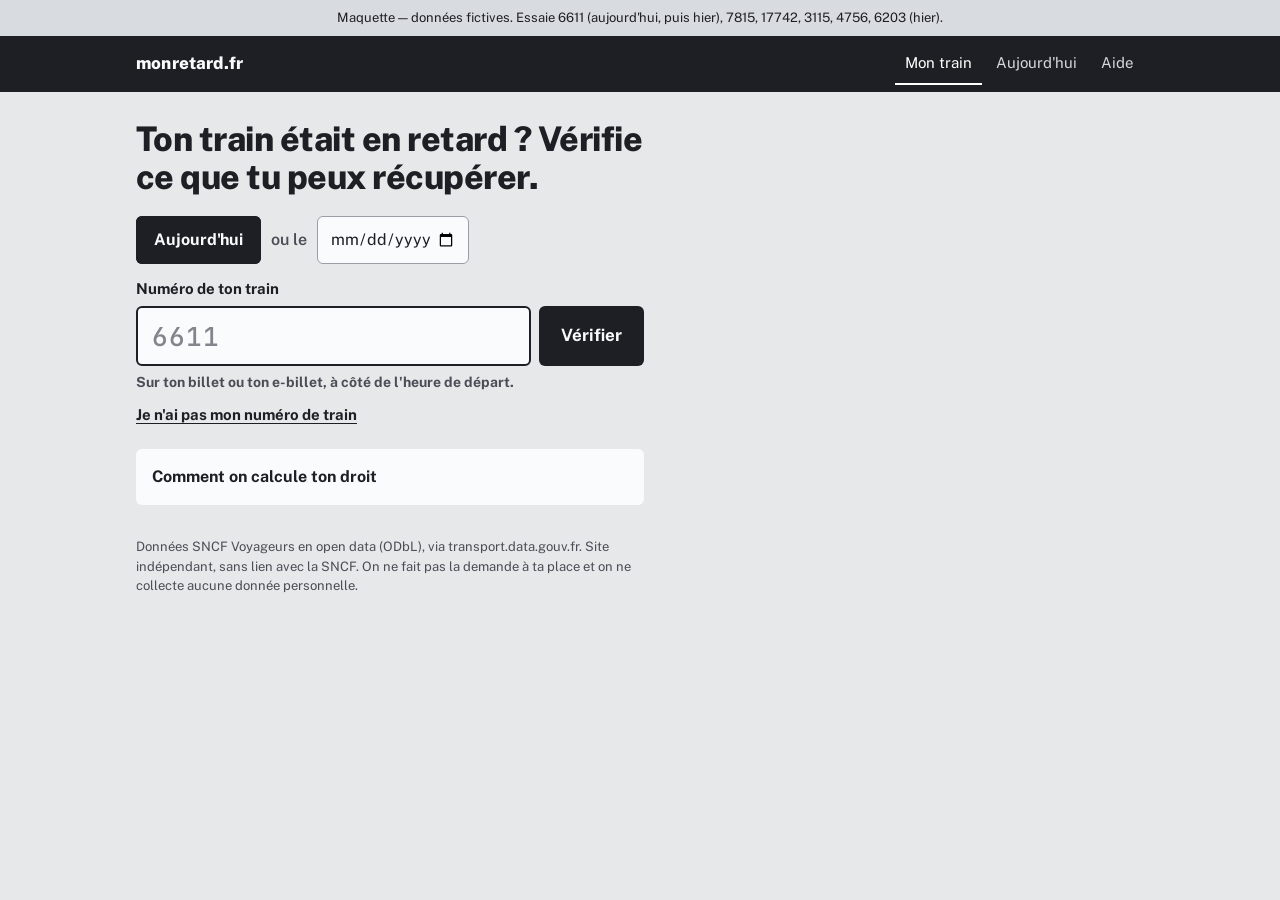
==== commit 9a07505e: "feat(maquette): site local à rechargement auto ; page Aujourd'hui simplifiée - serveur.py : 127.0.0." ====
--- a/docs/maquettes/site.html
+++ b/docs/maquettes/site.html
@@ -29,6 +29,7 @@
   #recherche[data-replie] + .sr + .resultats > #fiche { margin-top: 4px; }
   .resultats h2 + .liste { margin-top: 10px; }
 
+  #titre { margin-bottom: 20px; }
   /* Carte du train : la réponse, à la place du formulaire */
   .carte-train { background: var(--ink); color: var(--paper); border-radius: var(--r); padding: 16px 16px 18px;
                  display: grid; grid-template-columns: minmax(0, 1fr) auto; gap: 6px 12px; align-items: start; }
@@ -57,16 +58,16 @@
   @media (min-width: 960px) {
     .top .in, .page { max-width: 1040px; }
     .cols { display: grid; grid-template-columns: minmax(0, 1fr) 460px; gap: 40px; align-items: start; }
-    .col-d { display: block; position: sticky; top: 16px; padding-top: 28px; }
-    .col-d .fente { margin-top: 0; }
-    .attente { border: 1.5px dashed var(--rule); border-radius: var(--r); padding: 28px 24px; color: var(--ink-2); text-align: center; margin: 0 16px; }
+    .col-d { display: block; padding-top: 28px; }
+    .col-d .arrets { margin-top: 0; }
+    .arrets-tete { display: flex; align-items: center; justify-content: space-between; gap: 12px; }
   }
 </style>
 </head>
 <body>
 <div class="badge-maquette">Maquette — données fictives. Essaie 6611 (aujourd'hui, puis hier), 7815, 17742, 3115, 4756, 6203 (hier).</div>
 <header class="top"><div class="in">
-  <a class="marque" href="site.html">traintracker</a>
+  <a class="marque" href="site.html">monretard.fr</a>
   <nav aria-label="Principale"><a href="site.html" aria-current="page">Mon train</a><a href="aujourdhui.html">Aujourd'hui</a><a href="#aide">Aide</a></nav>
 </div></header>
 
@@ -74,7 +75,6 @@
  <div class="col-g">
   <section id="recherche" aria-labelledby="titre">
     <h1 id="titre">Ton train était en retard&nbsp;? Vérifie ce que tu peux récupérer.</h1>
-    <p class="chapo">On calcule ton droit à la gare où tu es descendu, avec la règle de ton train.</p>
     <div id="formulaire">
       <form id="form" class="bloc" novalidate>
         <div class="dates" role="group" aria-label="Date du voyage">
@@ -134,8 +134,9 @@
       </div>
       <div class="fiche-supp" id="ancre-supp"></div>
       <div class="arrets" id="arrets">
-        <h2>Où es-tu descendu&nbsp;?</h2>
-        <p class="aide-champ">Ton droit dépend du retard à ta gare, pas au terminus.</p>
+        <div class="arrets-tete"><h2 id="arrets-titre">Où es-tu descendu&nbsp;?</h2>
+          <button type="button" class="lien" id="changer-gare" hidden>Changer de gare</button></div>
+        <p class="aide-champ" id="arrets-aide">Ton droit dépend du retard à ta gare, pas au terminus.</p>
         <ul class="liste arrets-liste" id="arrets-liste"></ul>
       </div>
       <div id="verdict" hidden role="region" aria-label="Ton verdict">
@@ -158,9 +159,7 @@
   <p class="pied">Données SNCF Voyageurs en open data (ODbL), via transport.data.gouv.fr. Site indépendant, sans lien avec la SNCF.
     On ne fait pas la demande à ta place et on ne collecte aucune donnée personnelle.</p>
  </div>
- <aside class="col-d" id="col-recu" aria-label="Ton reçu">
-   <p class="attente" id="attente" hidden>Choisis la gare où tu es descendu&nbsp;: ton reçu s'imprime ici.</p>
- </aside>
+ <aside class="col-d" id="col-recu" aria-label="Ta gare"></aside>
 </div></main>
 
 <script src="donnees.js"></script>
@@ -169,7 +168,7 @@
 // Règles d'interaction :
 // - rien ne défile tout seul ; la gare touchée reste sous le doigt ;
 // - une fois trouvé, le train remplace le formulaire (pas de doublon) ;
-// - téléphone : le reçu s'ouvre sous la gare touchée ; PC : dans la colonne de droite, toujours à l'écran.
+// - téléphone : le reçu s'ouvre sous la gare touchée ; PC : gares à droite (haut d'écran), reçu à gauche sous la carte du train.
 const $ = (id) => document.getElementById(id);
 const etat = { train: null, arret: null, depuisGare: false };
 const PC = matchMedia("(min-width: 960px)");
@@ -217,7 +216,7 @@
 }
 
 function viderResultats() {
-  rangerVerdict();
+  rangerVerdict(); $("arrets").hidden = true;
   ["choix", "introuvable", "fiche"].forEach((id) => ($(id).hidden = true));
   etat.train = null; etat.arret = null;
   majAttente();
@@ -226,16 +225,31 @@
 // Le reçu est un seul nœud qu'on déplace.
 function rangerVerdict() { $("verdict").hidden = true; $("fiche").appendChild($("verdict")); }
 
+// PC : la liste des gares passe dans la colonne de droite ; téléphone : elle reste sous la carte.
+function placerArrets() {
+  if (PC.matches) $("col-recu").appendChild($("arrets"));
+  else $("ancre-supp").after($("arrets"));
+}
+
+// Téléphone : sous la gare touchée.
+// PC : colonne de droite ; la liste se replie sur la gare choisie et le reçu s'imprime dessous, en haut d'écran.
 function placerVerdict() {
   const v = $("verdict");
-  if (PC.matches) $("col-recu").appendChild(v);
-  else if (etat.train.supprime) $("ancre-supp").appendChild(v);
+  if (etat.train.supprime) PC.matches ? $("col-recu").appendChild(v) : $("ancre-supp").appendChild(v);
+  else if (PC.matches) $("arrets").after(v);
   else $("arrets-liste").querySelectorAll(".arret")[etat.arret].after(v);
-}
-
-function majAttente() {
-  $("attente").hidden = !(etat.train && !$("fiche").hidden && !etat.train.supprime && etat.arret === null);
-}
+  replierListe();
+}
+
+function replierListe() {
+  const replie = PC.matches && etat.train && !etat.train.supprime && etat.arret !== null;
+  $("arrets-liste").querySelectorAll(".arret").forEach((x) => (x.parentElement.hidden = replie && +x.dataset.i !== etat.arret));
+  $("changer-gare").hidden = !replie;
+  $("arrets-aide").hidden = replie;
+  $("arrets-titre").innerHTML = replie ? "Ta gare" : "Où es-tu descendu&nbsp;?";
+}
+
+function majAttente() {}
 
 function ouvrirTrain(t, arret = null, depuisGare = false) {
   etat.train = t; etat.arret = null; etat.depuisGare = depuisGare;
@@ -253,7 +267,7 @@
     $("arrets").hidden = true;
     placerVerdict(); montrerVerdict();
   } else {
-    $("arrets").hidden = false; rendreArrets();
+    $("arrets").hidden = false; placerArrets(); rendreArrets();
     if (arret !== null) ouvrirGare(arret);
   }
   majAttente(); majURL();
@@ -295,7 +309,7 @@
   const i = etat.arret;
   etat.arret = null;
   $("arrets-liste").querySelectorAll(".arret").forEach((x) => x.setAttribute("aria-expanded", "false"));
-  rangerVerdict(); majAttente();
+  rangerVerdict(); replierListe(); majAttente();
   return i;
 }
 
@@ -311,7 +325,8 @@
   recu.innerHTML = `
     <p class="recu-titre">Ton verdict</p>
     <hr class="pointille">
-    <dl class="lignes"><div><dt>Statut</dt><dd>${esc(d.tampon)}</dd></div></dl>
+    ${d.ton === "none" ? `<dl class="lignes"><div><dt>Statut</dt><dd>${esc(d.tampon)}</dd></div></dl>`
+      : `<div class="tampon-zone"><span class="tampon-encre"><span class="sr">Statut : </span>${esc(d.tampon)}</span></div>`}
     <h2 class="verdict-titre" id="v-titre">${esc(d.titre)}</h2>
     <p class="verdict-texte">${esc(d.texte)}</p>
     ${d.pct ? `<p class="exemple">${exemple(d.pct)} Le montant dépend du prix que tu as payé.</p>` : ""}
@@ -403,7 +418,14 @@
 $("chercher-hier").addEventListener("click", () => chercher($("num").value, HIER));
 $("vers-sansnum").addEventListener("click", () => { ouvrirSansNum(true); $("arr").focus(); });
 // Passage PC ↔ téléphone (fenêtre redimensionnée) : on replace le reçu ouvert.
-PC.addEventListener("change", () => { if (etat.train && !$("verdict").hidden) placerVerdict(); });
+PC.addEventListener("change", () => {
+  placerArrets();
+  if (etat.train && !$("verdict").hidden) placerVerdict(); else if (etat.train) replierListe();
+});
+$("changer-gare").addEventListener("click", () => {
+  const i = fermerGare(); majURL();
+  $("arrets-liste").querySelectorAll(".arret")[i].focus({ preventScroll: true });
+});
 
 // « Aide » ouvre l'explication
 function ouvrirAide() { if (location.hash === "#aide") $("aide").open = true; }
--- a/docs/maquettes/style.css
+++ b/docs/maquettes/style.css
@@ -126,3 +126,13 @@
 .bande .paliers { display: grid; margin: 8px 0 4px; }
 .bande .etat { font-size: 13px; font-weight: 700; display: block; }
 .sr { position: absolute; width: 1px; height: 1px; padding: 0; margin: -1px; overflow: hidden; clip: rect(0 0 0 0); white-space: nowrap; border: 0; }
+
+/* Tampon encré : la seule couleur posée sur le reçu, uniquement quand un droit est ouvert */
+.tampon-zone { display: flex; justify-content: flex-end; margin: -2px 0 0; position: relative; z-index: 1; pointer-events: none; }
+.tampon-encre { display: inline-block; color: var(--droit); border: 2.5px solid currentColor; border-radius: 6px; padding: 6px 12px;
+                font-weight: 800; font-size: 15px; letter-spacing: .1em; text-transform: uppercase; line-height: 1.1;
+                background: rgba(59, 63, 168, .06); box-shadow: inset 0 0 0 2px var(--paper), inset 0 0 0 3.5px currentColor;
+                transform: rotate(-4deg); }
+.recu.sort .tampon-encre { animation: tampon .3s cubic-bezier(.2, .9, .3, 1.2) .55s both; }
+@keyframes tampon { from { opacity: 0; transform: rotate(-4deg) scale(1.6); } to { opacity: 1; transform: rotate(-4deg) scale(1); } }
+@media (prefers-reduced-motion: reduce) { .recu.sort .tampon-encre { animation: none; } }
